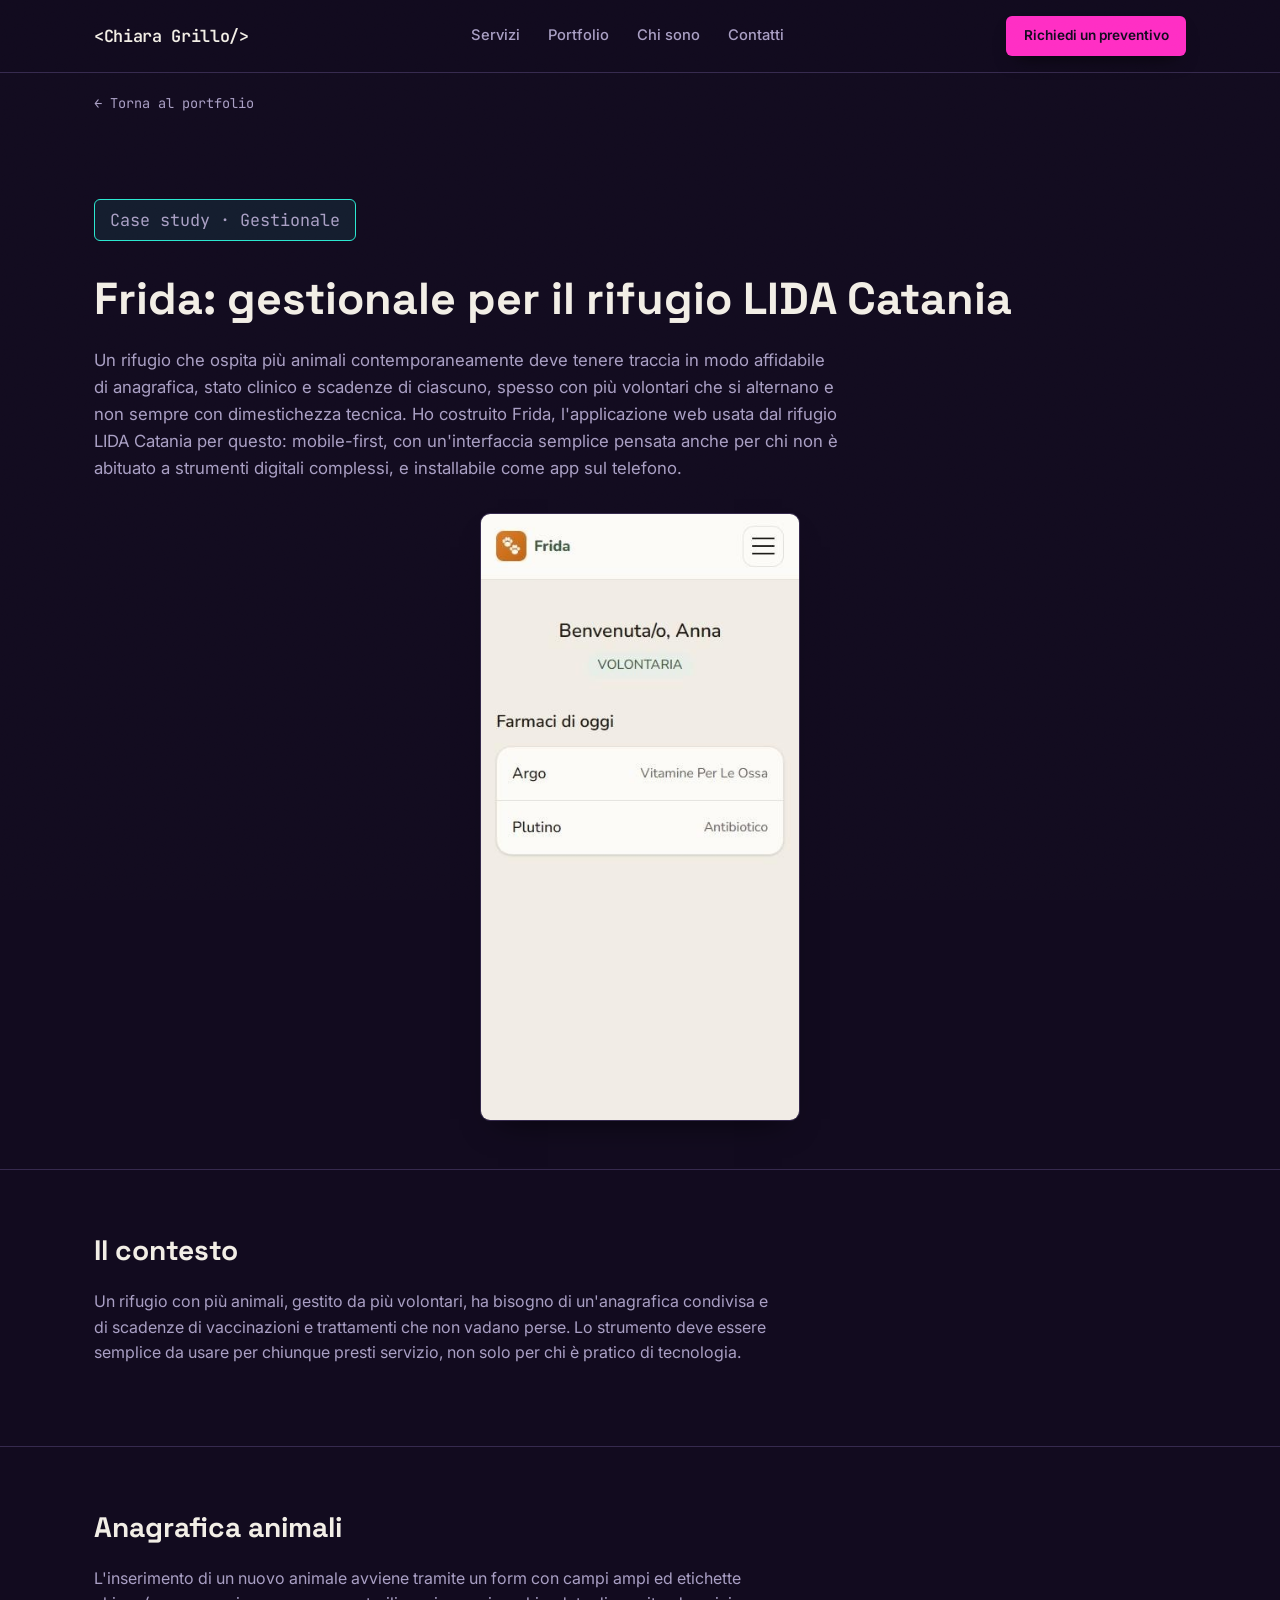
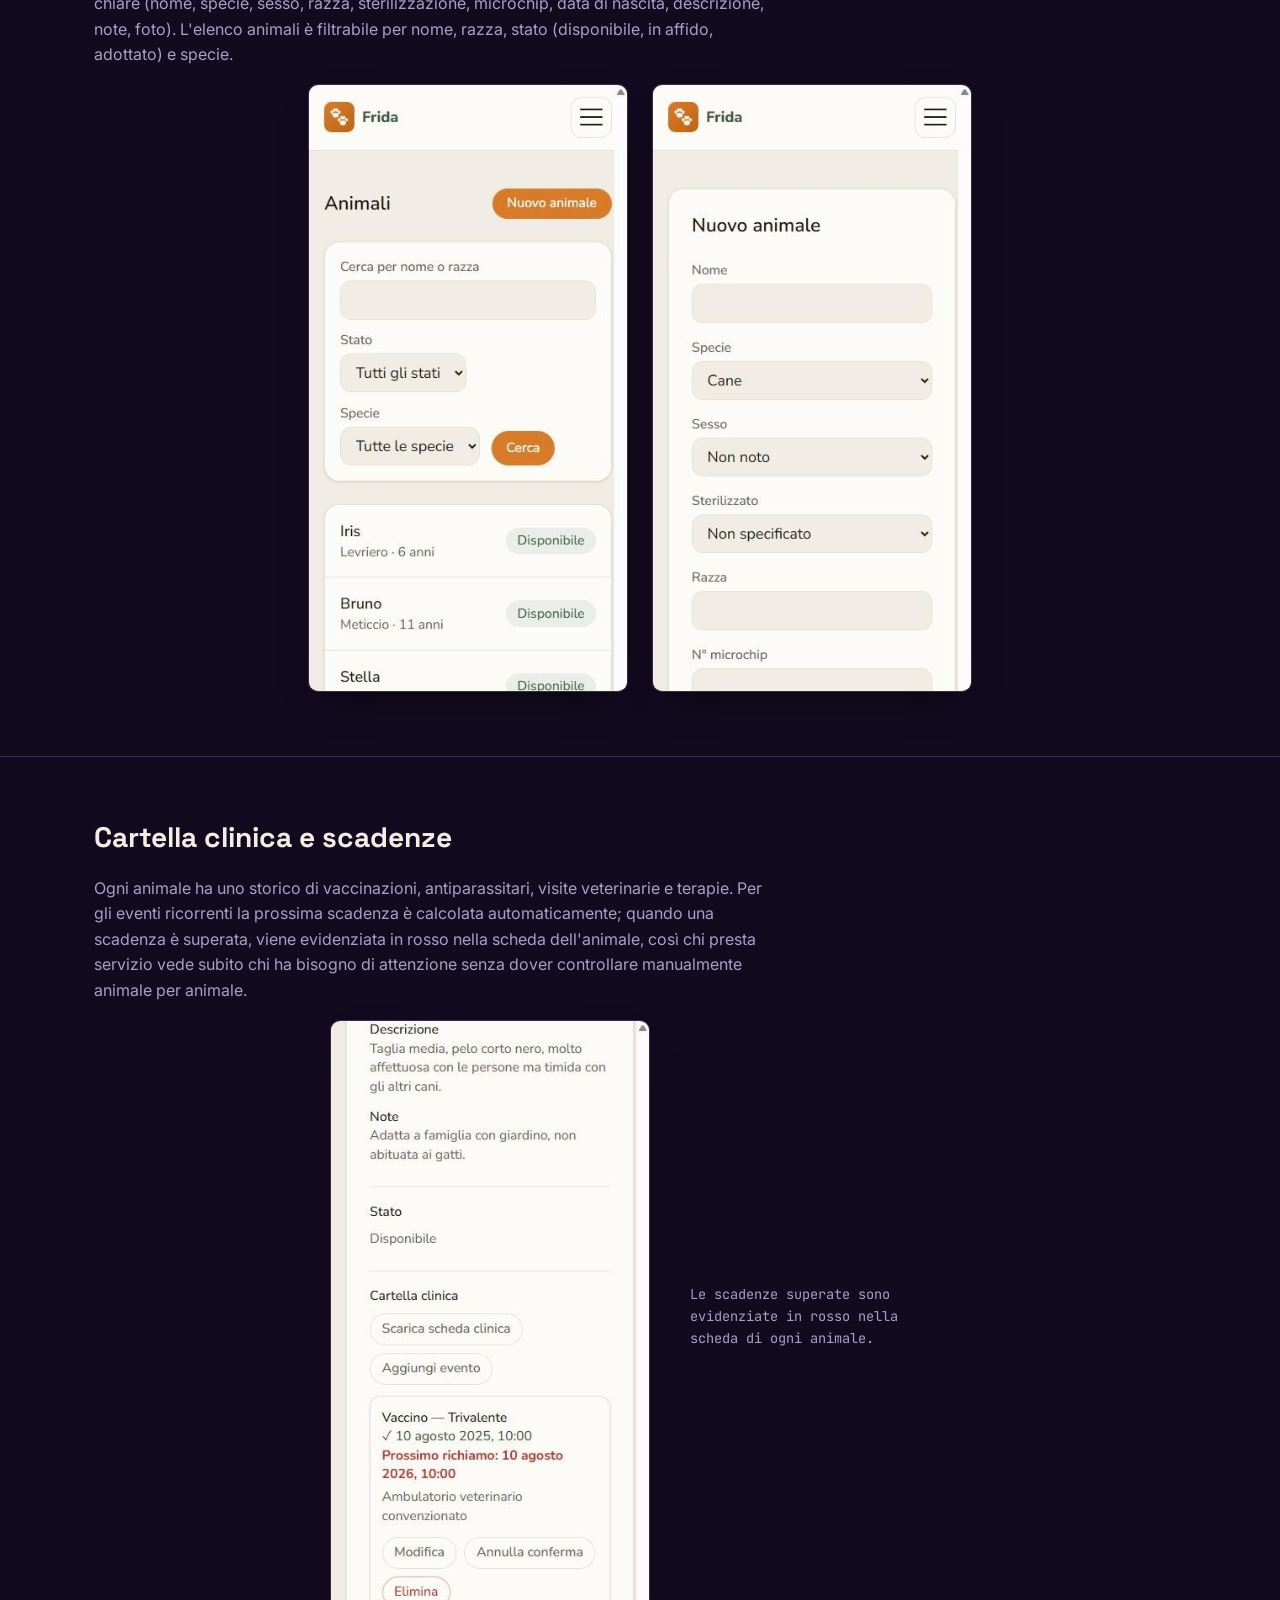
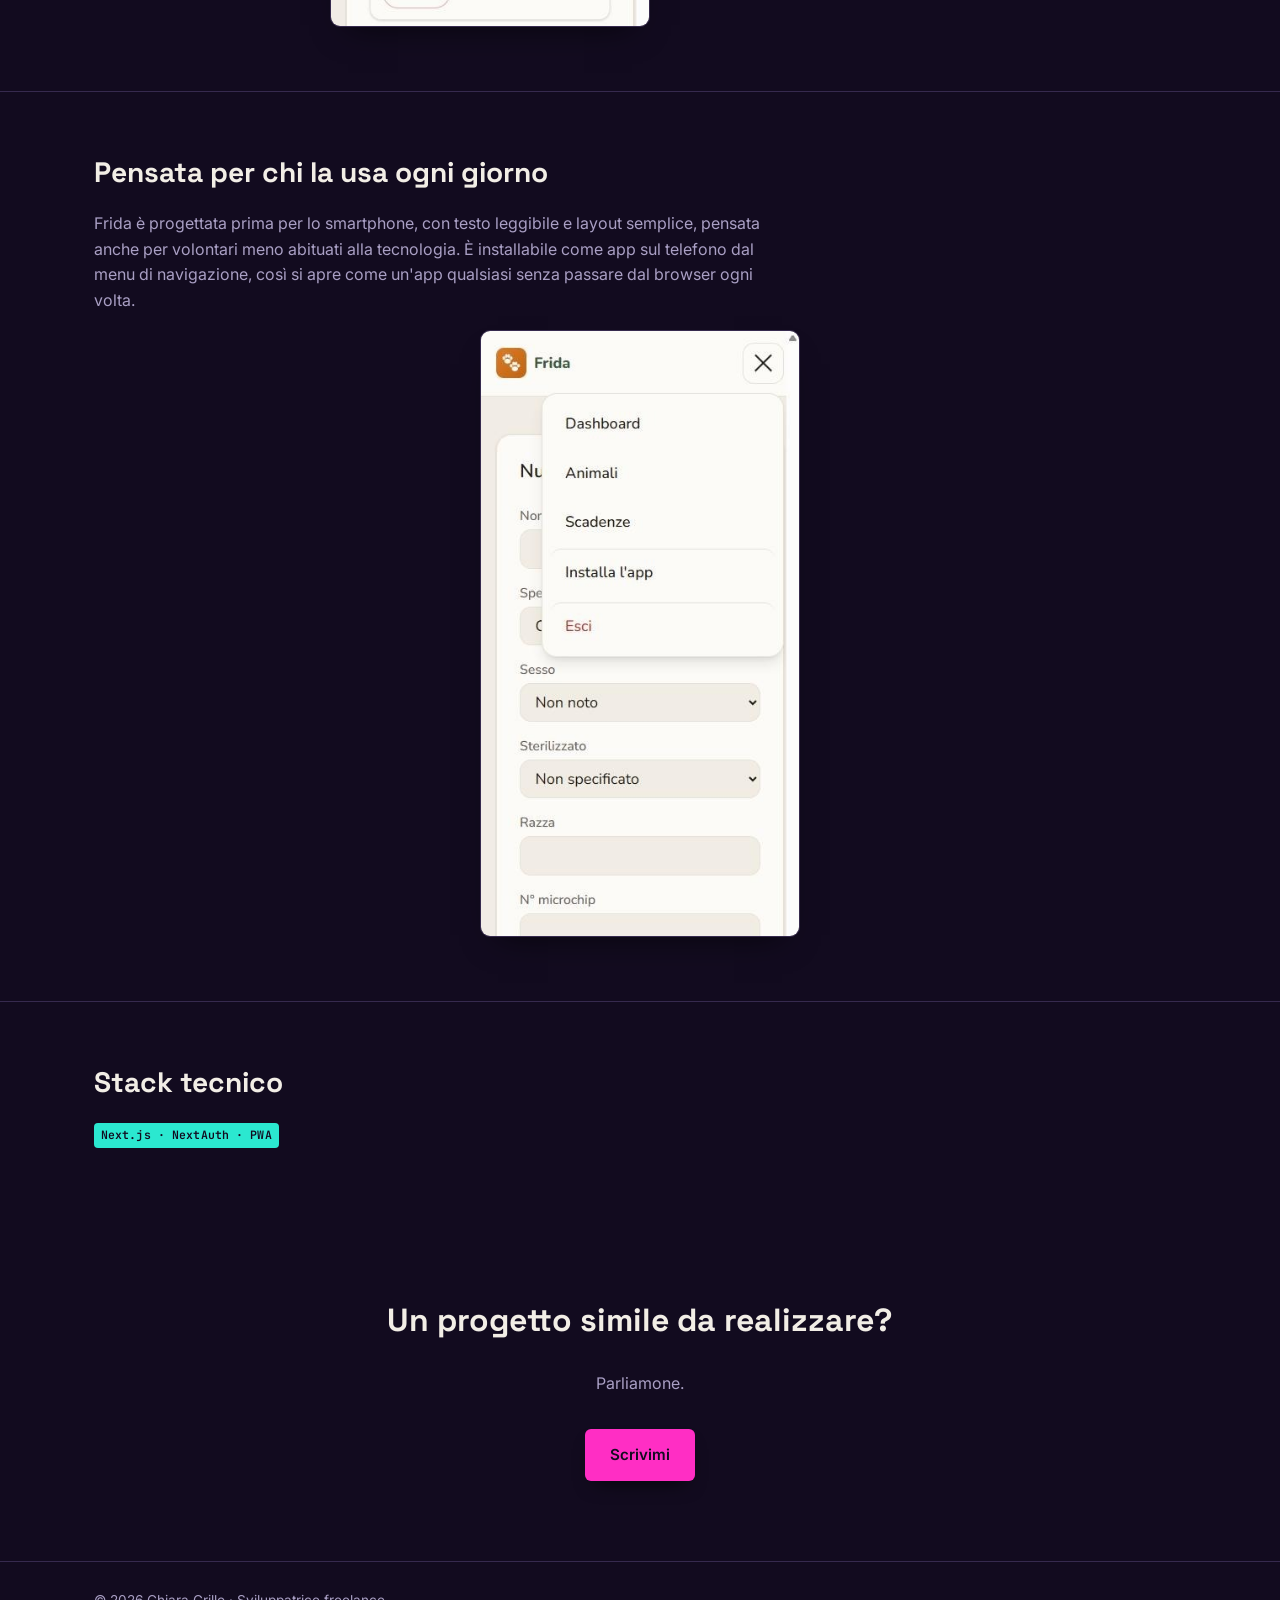
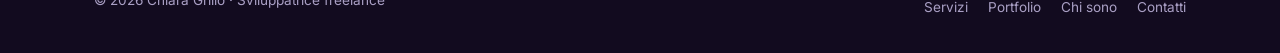
==== progetti/frida.html @ 6f9092d7 "aggiunta progetto ponti e fix mobile" ====
<!DOCTYPE html>
<html lang="it">
<head>
<meta charset="UTF-8">
<meta name="viewport" content="width=device-width, initial-scale=1.0">
<title>Gestionale rifugio animali LIDA Catania · Chiara Grillo</title>
<meta name="description" content="Case study: Frida, l'applicazione web usata dal rifugio LIDA Catania per anagrafica animali, cartelle cliniche e scadenze, sviluppata in Next.js.">

<link rel="preconnect" href="https://fonts.googleapis.com">
<link rel="preconnect" href="https://fonts.gstatic.com" crossorigin>
<link href="https://fonts.googleapis.com/css2?family=Space+Grotesk:wght@700&family=Inter:wght@400;500;600&family=JetBrains+Mono:wght@400;600&display=swap" rel="stylesheet">

<link rel="stylesheet" href="../style.css">
</head>
<body>

<header class="site-header">
  <div class="container header__inner">
    <a href="../index.html#top" class="logo">&lt;Chiara Grillo/&gt;</a>
    <nav class="nav" id="site-nav" aria-label="Navigazione principale">
      <a href="../index.html#servizi">Servizi</a>
      <a href="../index.html#portfolio">Portfolio</a>
      <a href="../index.html#chi-sono">Chi sono</a>
      <a href="../index.html#contatti">Contatti</a>
      <a href="../index.html#contatti" class="btn btn--primary btn--small nav__cta">Richiedi un preventivo</a>
    </nav>
    <button type="button" class="nav-toggle" aria-expanded="false" aria-controls="site-nav" aria-label="Apri il menu">
      <span class="nav-toggle__bar"></span>
      <span class="nav-toggle__bar"></span>
      <span class="nav-toggle__bar"></span>
    </button>
    <a href="../index.html#contatti" class="btn btn--primary btn--small header__cta">Richiedi un preventivo</a>
  </div>
</header>

<main>

  <div class="container">
    <a href="../index.html#portfolio" class="case-detail__back">&larr; Torna al portfolio</a>
  </div>

  <section class="case-hero">
    <div class="container">
      <p class="eyebrow">Case study · Gestionale</p>
      <h1>Frida: gestionale per il rifugio LIDA Catania</h1>
      <p>Un rifugio che ospita più animali contemporaneamente deve tenere traccia in modo affidabile di anagrafica, stato clinico e scadenze di ciascuno, spesso con più volontari che si alternano e non sempre con dimestichezza tecnica. Ho costruito Frida, l'applicazione web usata dal rifugio LIDA Catania per questo: mobile-first, con un'interfaccia semplice pensata anche per chi non è abituato a strumenti digitali complessi, e installabile come app sul telefono.</p>
      <div class="case-shot case-shot--phone">
        <img src="../screenshot/frida/dashboard.jpg" alt="Dashboard di Frida con i farmaci da somministrare del giorno">
      </div>
    </div>
  </section>

  <section class="case-section">
    <div class="container">
      <h2>Il contesto</h2>
      <p>Un rifugio con più animali, gestito da più volontari, ha bisogno di un'anagrafica condivisa e di scadenze di vaccinazioni e trattamenti che non vadano perse. Lo strumento deve essere semplice da usare per chiunque presti servizio, non solo per chi è pratico di tecnologia.</p>
    </div>
  </section>

  <section class="case-section">
    <div class="container">
      <h2>Anagrafica animali</h2>
      <p>L'inserimento di un nuovo animale avviene tramite un form con campi ampi ed etichette chiare (nome, specie, sesso, razza, sterilizzazione, microchip, data di nascita, descrizione, note, foto). L'elenco animali è filtrabile per nome, razza, stato (disponibile, in affido, adottato) e specie.</p>
      <div class="case-shot-row">
        <div class="case-shot case-shot--phone">
          <img src="../screenshot/frida/lista-animali.jpg" alt="Elenco animali con filtri per nome, razza, stato e specie">
        </div>
        <div class="case-shot case-shot--phone">
          <img src="../screenshot/frida/nuovo-animale-form.jpg" alt="Form di inserimento di un nuovo animale, con campi ampi ed etichette chiare">
        </div>
      </div>
    </div>
  </section>

  <section class="case-section">
    <div class="container">
      <h2>Cartella clinica e scadenze</h2>
      <p>Ogni animale ha uno storico di vaccinazioni, antiparassitari, visite veterinarie e terapie. Per gli eventi ricorrenti la prossima scadenza è calcolata automaticamente; quando una scadenza è superata, viene evidenziata in rosso nella scheda dell'animale, così chi presta servizio vede subito chi ha bisogno di attenzione senza dover controllare manualmente animale per animale.</p>
      <div class="case-shot-aside">
        <div class="case-shot case-shot--phone">
          <img src="../screenshot/frida/dettaglio-cartella-clinica.jpg" alt="Scheda clinica di un animale con un evento vaccino e la scadenza del richiamo evidenziata in rosso perché superata">
        </div>
        <p class="case-shot__caption case-shot__caption--aside">Le scadenze superate sono evidenziate in rosso nella scheda di ogni animale.</p>
      </div>
    </div>
  </section>

  <section class="case-section">
    <div class="container">
      <h2>Pensata per chi la usa ogni giorno</h2>
      <p>Frida è progettata prima per lo smartphone, con testo leggibile e layout semplice, pensata anche per volontari meno abituati alla tecnologia. È installabile come app sul telefono dal menu di navigazione, così si apre come un'app qualsiasi senza passare dal browser ogni volta.</p>
      <div class="case-shot case-shot--phone">
        <img src="../screenshot/frida/menu-aperto.jpg" alt="Menu di navigazione di Frida, con la voce Installa l'app">
      </div>
    </div>
  </section>

  <section class="case-section">
    <div class="container">
      <h2>Stack tecnico</h2>
      <span class="tag">Next.js · NextAuth · PWA</span>
    </div>
  </section>

  <section class="case-cta">
    <div class="container">
      <h2 class="section-title">Un progetto simile da realizzare?</h2>
      <p>Parliamone.</p>
      <a href="../index.html#contatti" class="btn btn--primary">Scrivimi</a>
    </div>
  </section>

</main>

<footer class="site-footer">
  <div class="container footer__inner">
    <p>&copy; 2026 Chiara Grillo · Sviluppatrice freelance</p>
    <nav class="footer__links" aria-label="Link footer">
      <a href="../index.html#servizi">Servizi</a>
      <a href="../index.html#portfolio">Portfolio</a>
      <a href="../index.html#chi-sono">Chi sono</a>
      <a href="../index.html#contatti">Contatti</a>
    </nav>
  </div>
</footer>

<script src="../script.js"></script>
</body>
</html>
---- style.css ----
/* ==========================================================================
   Design tokens
   ========================================================================== */
:root {
  --bg: #120b1f;
  --surface: #1c1330;
  --border: #362a4e;
  --text: #f2eee6;
  --text-secondary: #a99fc4;

  --magenta: #ff2ec4;
  --cyan: #2be8d0;
  --gold: #ffb703;
  --violet: #8b5cf6;
  --dark-text: #120b1f;

  --shadow-soft: 0 16px 32px -18px rgba(0, 0, 0, 0.7);
  --shadow-btn: 0 10px 20px -10px rgba(0, 0, 0, 0.8);

  --radius-btn: 6px;
  --radius-card: 10px;

  --font-display: 'Space Grotesk', sans-serif;
  --font-body: 'Inter', sans-serif;
  --font-mono: 'JetBrains Mono', monospace;

  --container-width: 1140px;
}

/* ==========================================================================
   Reset
   ========================================================================== */
*, *::before, *::after { box-sizing: border-box; }
html, body { margin: 0; padding: 0; }
html { scroll-behavior: smooth; }
body {
  background: var(--bg);
  color: var(--text);
  font-family: var(--font-body);
  font-size: 1rem;
  line-height: 1.6;
  -webkit-font-smoothing: antialiased;
  position: relative;
}
img { max-width: 100%; display: block; }
a { color: inherit; text-decoration: none; }
h1, h2, h3 { font-family: var(--font-display); font-weight: 700; line-height: 1.15; margin: 0 0 0.6em; }
p { margin: 0 0 1em; }
ul { margin: 0; padding: 0; }
button { font: inherit; }

/* film-grain texture overlay */
body::before {
  content: "";
  position: fixed;
  inset: 0;
  z-index: 999;
  pointer-events: none;
  opacity: 0.05;
  mix-blend-mode: overlay;
  background-image: url("data:image/svg+xml;utf8,<svg xmlns='http://www.w3.org/2000/svg' width='120' height='120'><filter id='n'><feTurbulence type='fractalNoise' baseFrequency='0.9' numOctaves='2' stitchTiles='stitch'/></filter><rect width='100%25' height='100%25' filter='url(%23n)'/></svg>");
}

.container {
  width: 100%;
  max-width: var(--container-width);
  margin: 0 auto;
  padding: 0 24px;
}

.section-title {
  font-size: clamp(1.6rem, 2.5vw, 2.1rem);
  margin-bottom: 2rem;
}

/* ==========================================================================
   Buttons
   ========================================================================== */
.btn {
  display: inline-flex;
  align-items: center;
  justify-content: center;
  gap: 0.5em;
  padding: 0.85em 1.6em;
  border-radius: var(--radius-btn);
  font-family: var(--font-body);
  font-weight: 600;
  font-size: 0.95rem;
  border: 1px solid transparent;
  cursor: pointer;
  transition: transform 0.15s ease, background-color 0.15s ease, border-color 0.15s ease;
}
.btn--primary {
  background: var(--magenta);
  color: var(--dark-text);
  box-shadow: var(--shadow-btn);
}
.btn--primary:hover { transform: translateY(-2px); }
.btn--outline {
  background: transparent;
  color: var(--text);
  border-color: var(--border);
}
.btn--outline:hover { border-color: var(--text-secondary); transform: translateY(-2px); }
.btn--small { padding: 0.6em 1.2em; font-size: 0.85rem; }

/* ==========================================================================
   Header
   ========================================================================== */
.site-header {
  position: sticky;
  top: 0;
  z-index: 100;
  background: rgba(18, 11, 31, 0.85);
  backdrop-filter: blur(10px);
  border-bottom: 1px solid var(--border);
}
.header__inner {
  display: flex;
  align-items: center;
  justify-content: space-between;
  gap: 24px;
  padding-top: 16px;
  padding-bottom: 16px;
}
.logo {
  font-family: var(--font-mono);
  font-weight: 600;
  font-size: 1.05rem;
  letter-spacing: -0.02em;
  white-space: nowrap;
}
.nav {
  display: flex;
  gap: 28px;
  flex: 1;
  justify-content: center;
}
.nav a {
  font-size: 0.92rem;
  font-weight: 500;
  color: var(--text-secondary);
  transition: color 0.15s ease;
}
.nav a:hover { color: var(--text); }

.nav-toggle {
  display: none;
  flex-direction: column;
  justify-content: center;
  align-items: center;
  gap: 5px;
  width: 40px;
  height: 40px;
  padding: 0;
  border: 1px solid var(--border);
  border-radius: var(--radius-btn);
  background: transparent;
  cursor: pointer;
  flex-shrink: 0;
}
.nav-toggle__bar {
  display: block;
  width: 18px;
  height: 2px;
  background: var(--text);
  transition: transform 0.15s ease, opacity 0.15s ease;
}
.nav-toggle[aria-expanded="true"] .nav-toggle__bar:nth-child(1) { transform: translateY(7px) rotate(45deg); }
.nav-toggle[aria-expanded="true"] .nav-toggle__bar:nth-child(2) { opacity: 0; }
.nav-toggle[aria-expanded="true"] .nav-toggle__bar:nth-child(3) { transform: translateY(-7px) rotate(-45deg); }

.nav__cta { display: none; }

@media (max-width: 780px) {
  .header__cta { display: none; }
  .nav-toggle { display: flex; }

  .nav {
    display: none;
    position: absolute;
    top: 100%;
    left: 0;
    right: 0;
    flex-direction: column;
    gap: 4px;
    background: var(--surface);
    border-bottom: 1px solid var(--border);
    padding: 8px 24px 20px;
  }
  .nav.is-open { display: flex; }
  .nav a:not(.nav__cta) {
    padding: 0.6em 0;
    border-top: 1px solid var(--border);
  }
  .nav a:first-child { border-top: none; }
  .nav__cta {
    display: inline-flex;
    margin-top: 12px;
    align-self: flex-start;
  }
}

/* ==========================================================================
   Hero
   ========================================================================== */
.hero {
  padding: 96px 0 80px;
}
.hero__inner {
  display: grid;
  grid-template-columns: 1.1fr 1fr;
  gap: 48px;
  align-items: center;
}
@media (max-width: 900px) {
  .hero__inner { grid-template-columns: 1fr; }
  .hero__visual { display: flex; flex-direction: column; align-items: center; }
}

.eyebrow {
  display: inline-block;
  font-family: var(--font-mono);
  font-size: 0.85rem;
  color: var(--cyan);
  border: 1px solid var(--cyan);
  background: rgba(43, 232, 208, 0.08);
  padding: 0.4em 0.9em;
  border-radius: var(--radius-btn);
  margin-bottom: 1.4rem;
}

.hero__title {
  font-size: clamp(2.1rem, 4vw, 3.1rem);
  letter-spacing: -0.02em;
  margin-bottom: 0.7em;
}
.hero__title .highlight { color: var(--magenta); }

.hero__subtitle {
  color: var(--text-secondary);
  font-size: 1.08rem;
  max-width: 46ch;
  margin-bottom: 2rem;
}

.hero__ctas {
  display: flex;
  gap: 16px;
  flex-wrap: wrap;
}

.hero__visual {
  display: flex;
  flex-direction: column;
  align-items: center;
  gap: 14px;
  min-width: 0;
}

.ring-hint {
  display: none;
  font-family: var(--font-mono);
  font-size: 0.8rem;
  color: var(--text-secondary);
  margin: 0;
}
html.js-ready .ring-hint { display: block; }

/* ==========================================================================
   Interactive ring
   ========================================================================== */
.ring {
  position: relative;
  width: 380px;
  height: 380px;
  max-width: 100%;
}
.ring__svg {
  width: 100%;
  height: 100%;
  overflow: visible;
}
.segment {
  cursor: pointer;
  transform-box: fill-box;
  transform-origin: center;
  transition: transform 0.28s cubic-bezier(.2, .8, .2, 1), opacity 0.28s ease;
}
.segment:focus-visible {
  outline: 2px solid var(--text);
  outline-offset: 3px;
}
.segment.dim { opacity: 0.4; }
.segment[data-i="0"].active { transform: translate(11px, -11px); }
.segment[data-i="1"].active { transform: translate(11px, 11px); }
.segment[data-i="2"].active { transform: translate(-11px, 11px); }
.segment[data-i="3"].active { transform: translate(-11px, -11px); }

.ring__center {
  position: absolute;
  inset: 0;
  display: flex;
  flex-direction: column;
  align-items: center;
  justify-content: center;
  text-align: center;
  pointer-events: none;
}
.ring__number {
  font-family: var(--font-display);
  font-weight: 700;
  font-size: 2.6rem;
  color: var(--text);
}
.ring__label {
  font-family: var(--font-mono);
  font-size: 0.85rem;
  color: var(--text-secondary);
  margin-top: 0.3em;
}

/* ==========================================================================
   Services
   ========================================================================== */
.services { padding: 80px 0; }
.services__grid {
  display: grid;
  grid-template-columns: repeat(auto-fit, minmax(260px, 1fr));
  gap: 24px;
}
.service-card {
  position: relative;
  background: var(--surface);
  border: 1px solid var(--border);
  border-radius: var(--radius-card);
  box-shadow: var(--shadow-soft);
  padding: 32px 28px 28px;
  overflow: hidden;
  color: var(--accent, var(--magenta));
}
.service-card__bar {
  position: absolute;
  top: 0; left: 0; right: 0;
  height: 3px;
  background: var(--accent, var(--magenta));
}
.service-card__icon {
  width: 40px;
  height: 40px;
  margin-bottom: 20px;
}
.service-card h3 {
  color: var(--text);
  font-size: 1.15rem;
  margin-bottom: 0.5em;
}
.service-card p {
  color: var(--text-secondary);
  font-size: 0.95rem;
  margin: 0;
}

/* ==========================================================================
   Portfolio
   ========================================================================== */
.portfolio { padding: 80px 0; }
.portfolio__grid {
  display: grid;
  grid-template-columns: repeat(auto-fit, minmax(260px, 1fr));
  gap: 24px;
}
.case-card {
  background: var(--surface);
  border: 1px solid var(--border);
  border-radius: var(--radius-card);
  box-shadow: var(--shadow-soft);
  overflow: hidden;
  display: flex;
  flex-direction: column;
}
.case-card__media {
  height: 170px;
  background:
    repeating-linear-gradient(135deg, rgba(255,255,255,0.03) 0 10px, transparent 10px 20px),
    var(--bg);
  border-bottom: 1px solid var(--border);
  display: flex;
  align-items: center;
  justify-content: center;
  color: var(--text-secondary);
  font-family: var(--font-mono);
  font-size: 0.85rem;
}
.case-card__body { padding: 24px; flex: 1; display: flex; flex-direction: column; }
.tag {
  display: inline-block;
  align-self: flex-start;
  background: var(--cyan);
  color: var(--dark-text);
  font-family: var(--font-mono);
  font-weight: 600;
  font-size: 0.72rem;
  letter-spacing: 0.01em;
  padding: 0.3em 0.6em;
  border-radius: 4px;
  margin-bottom: 0.9em;
}
.tag--outline {
  background: transparent;
  color: var(--text);
  border: 1px solid var(--violet);
}
.case-card h3 {
  font-size: 1.1rem;
  margin-bottom: 0.5em;
}
.case-card p {
  color: var(--text-secondary);
  font-size: 0.92rem;
  flex: 1;
}
.case-card__link {
  font-family: var(--font-mono);
  font-size: 0.85rem;
  font-weight: 600;
  color: var(--magenta);
  margin-top: 0.8em;
}
.case-card__link:hover { text-decoration: underline; }

.case-card--placeholder {
  background: transparent;
  border: 1px dashed var(--border);
  box-shadow: none;
}
.case-card__body--placeholder {
  align-items: flex-start;
  justify-content: center;
  min-height: 236px;
}
.case-card--placeholder h3 { color: var(--text-secondary); }
.case-card--placeholder p { color: var(--text-secondary); flex: none; }

/* ==========================================================================
   About
   ========================================================================== */
.about { padding: 80px 0; }
.about__inner {
  display: grid;
  grid-template-columns: 220px 1fr;
  gap: 40px;
  align-items: center;
}
@media (max-width: 700px) {
  .about__inner { grid-template-columns: 1fr; }
}
.about__photo {
  width: 220px;
  height: 220px;
  border-radius: var(--radius-card);
  background: var(--surface);
  border: 1px solid var(--border);
  display: flex;
  align-items: center;
  justify-content: center;
  color: var(--text-secondary);
  font-family: var(--font-mono);
  font-size: 0.85rem;
}
.about__text p { color: var(--text-secondary); max-width: 60ch; }

/* ==========================================================================
   Contact
   ========================================================================== */
.contact { padding: 96px 0; text-align: center; }
.contact__inner p {
  color: var(--text-secondary);
  margin-bottom: 2rem;
}

/* ==========================================================================
   Footer
   ========================================================================== */
.site-footer {
  border-top: 1px solid var(--border);
  padding: 28px 0;
}
.footer__inner {
  display: flex;
  flex-wrap: wrap;
  gap: 16px;
  align-items: center;
  justify-content: space-between;
  color: var(--text-secondary);
  font-size: 0.85rem;
}
.footer__links { display: flex; gap: 20px; }
.footer__links a { color: var(--text-secondary); }
.footer__links a:hover { color: var(--text); }

/* ==========================================================================
   Case study pages (progetti/)
   ========================================================================== */
.case-card__media img {
  width: 100%;
  height: 100%;
  object-fit: cover;
  display: block;
}

.case-detail__back {
  display: inline-block;
  color: var(--text-secondary);
  font-family: var(--font-mono);
  font-size: 0.85rem;
  padding: 20px 0;
  transition: color 0.15s ease;
}
.case-detail__back:hover { color: var(--text); }

.case-hero {
  padding: 64px 0 48px;
}
.case-hero h1 {
  font-family: var(--font-display);
  font-size: clamp(2rem, 3.6vw, 2.8rem);
  margin-bottom: 0.5em;
}
.case-hero p {
  color: var(--text-secondary);
  font-size: 1.05rem;
  max-width: 68ch;
  margin-bottom: 2rem;
}

.case-shot {
  border: 1px solid var(--border);
  border-radius: var(--radius-card);
  overflow: hidden;
  box-shadow: var(--shadow-soft);
}
.case-shot img { width: 100%; display: block; }
.case-shot + .case-shot { margin-top: 32px; }

.case-shot__caption {
  color: var(--text-secondary);
  font-family: var(--font-mono);
  font-size: 0.85rem;
  margin-top: 0.6em;
}

.case-section {
  padding: 64px 0;
  border-top: 1px solid var(--border);
}
.case-section h2 {
  font-size: clamp(1.5rem, 2.2vw, 1.9rem);
  margin-bottom: 0.8em;
}
.case-section p {
  color: var(--text-secondary);
  max-width: 68ch;
}

.case-cta {
  padding: 80px 0;
  text-align: center;
}
.case-cta p {
  color: var(--text-secondary);
  margin-bottom: 2rem;
}

/* Screenshot mobile (case study Frida): larghezza fissa invece di
   riempire tutto il container, altrimenti vengono stirati e sgranati */
.case-shot--phone {
  max-width: 320px;
  margin-left: auto;
  margin-right: auto;
}

.case-shot--phone .case-shot__caption {
  text-align: center;
}

.case-shot-row {
  display: flex;
  flex-wrap: wrap;
  justify-content: center;
  align-items: flex-start;
  gap: 24px;
}

.case-shot-row .case-shot--phone {
  margin-left: 0;
  margin-right: 0;
}

/* la regola .case-shot + .case-shot (da MOD2) aggiunge margin-top tra
   screenshot impilati: dentro una riga affiancata non deve applicarsi,
   ci pensa già il gap del flex */
.case-shot-row .case-shot + .case-shot {
  margin-top: 0;
}

/* Anteprima a logo per la card LIDA in home, invece dello screenshot
   a piena larghezza usato dalla card padel */
.case-card__media--logo {
  display: flex;
  align-items: center;
  justify-content: center;
  background: var(--surface);
  padding: 26px;
}

.case-card__media--logo img {
  width: auto;
  height: auto;
  max-width: 68%;
  max-height: 68%;
  object-fit: contain;
  border-radius: var(--radius-card);
  box-shadow: var(--shadow-soft);
}

.case-shot-aside {
  display: flex;
  flex-direction: column;
  align-items: center;
  gap: 16px;
}

.case-shot-aside .case-shot--phone {
  margin-left: 0;
  margin-right: 0;
}

.case-shot-aside .case-shot__caption--aside {
  margin-top: 0;
  text-align: center;
}

@media (min-width: 700px) {
  .case-shot-aside {
    flex-direction: row;
    align-items: center;
    justify-content: center;
    gap: 40px;
  }
  .case-shot-aside .case-shot__caption--aside {
    text-align: left;
    max-width: 260px;
  }
}
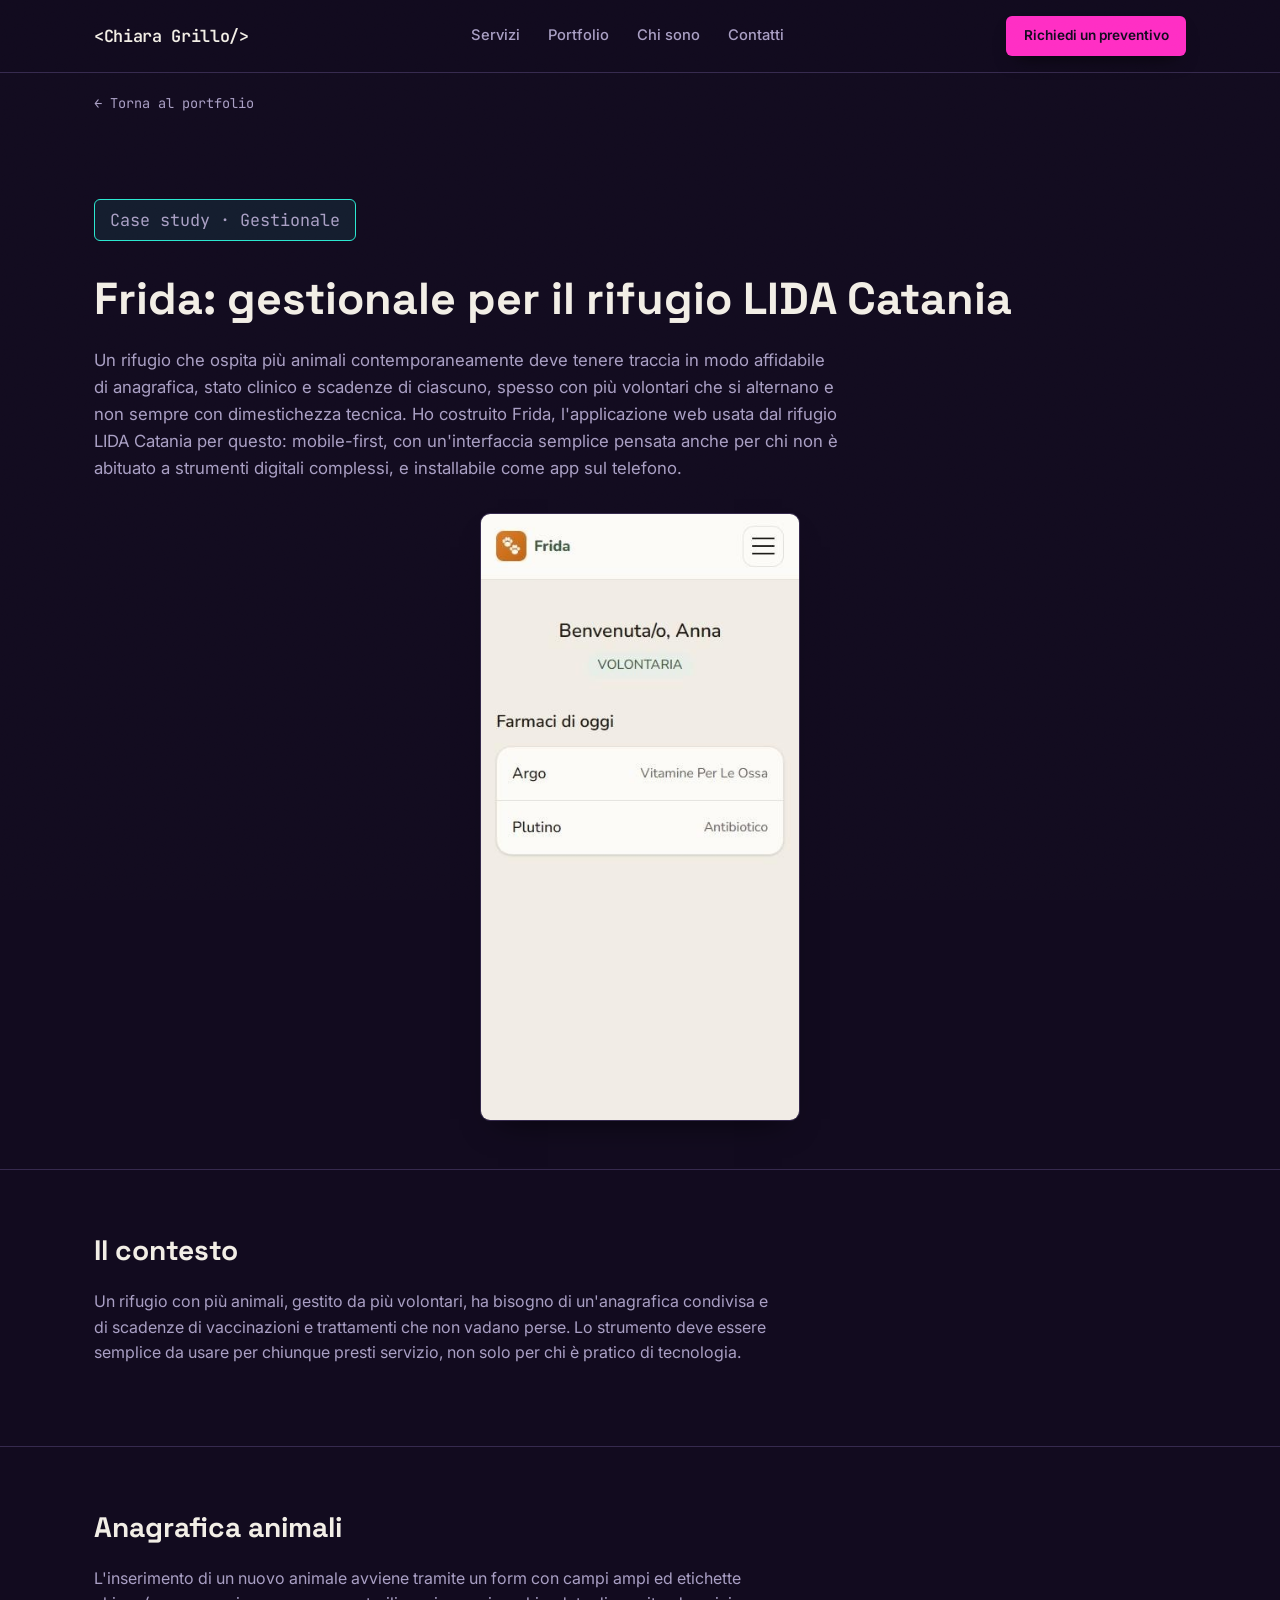
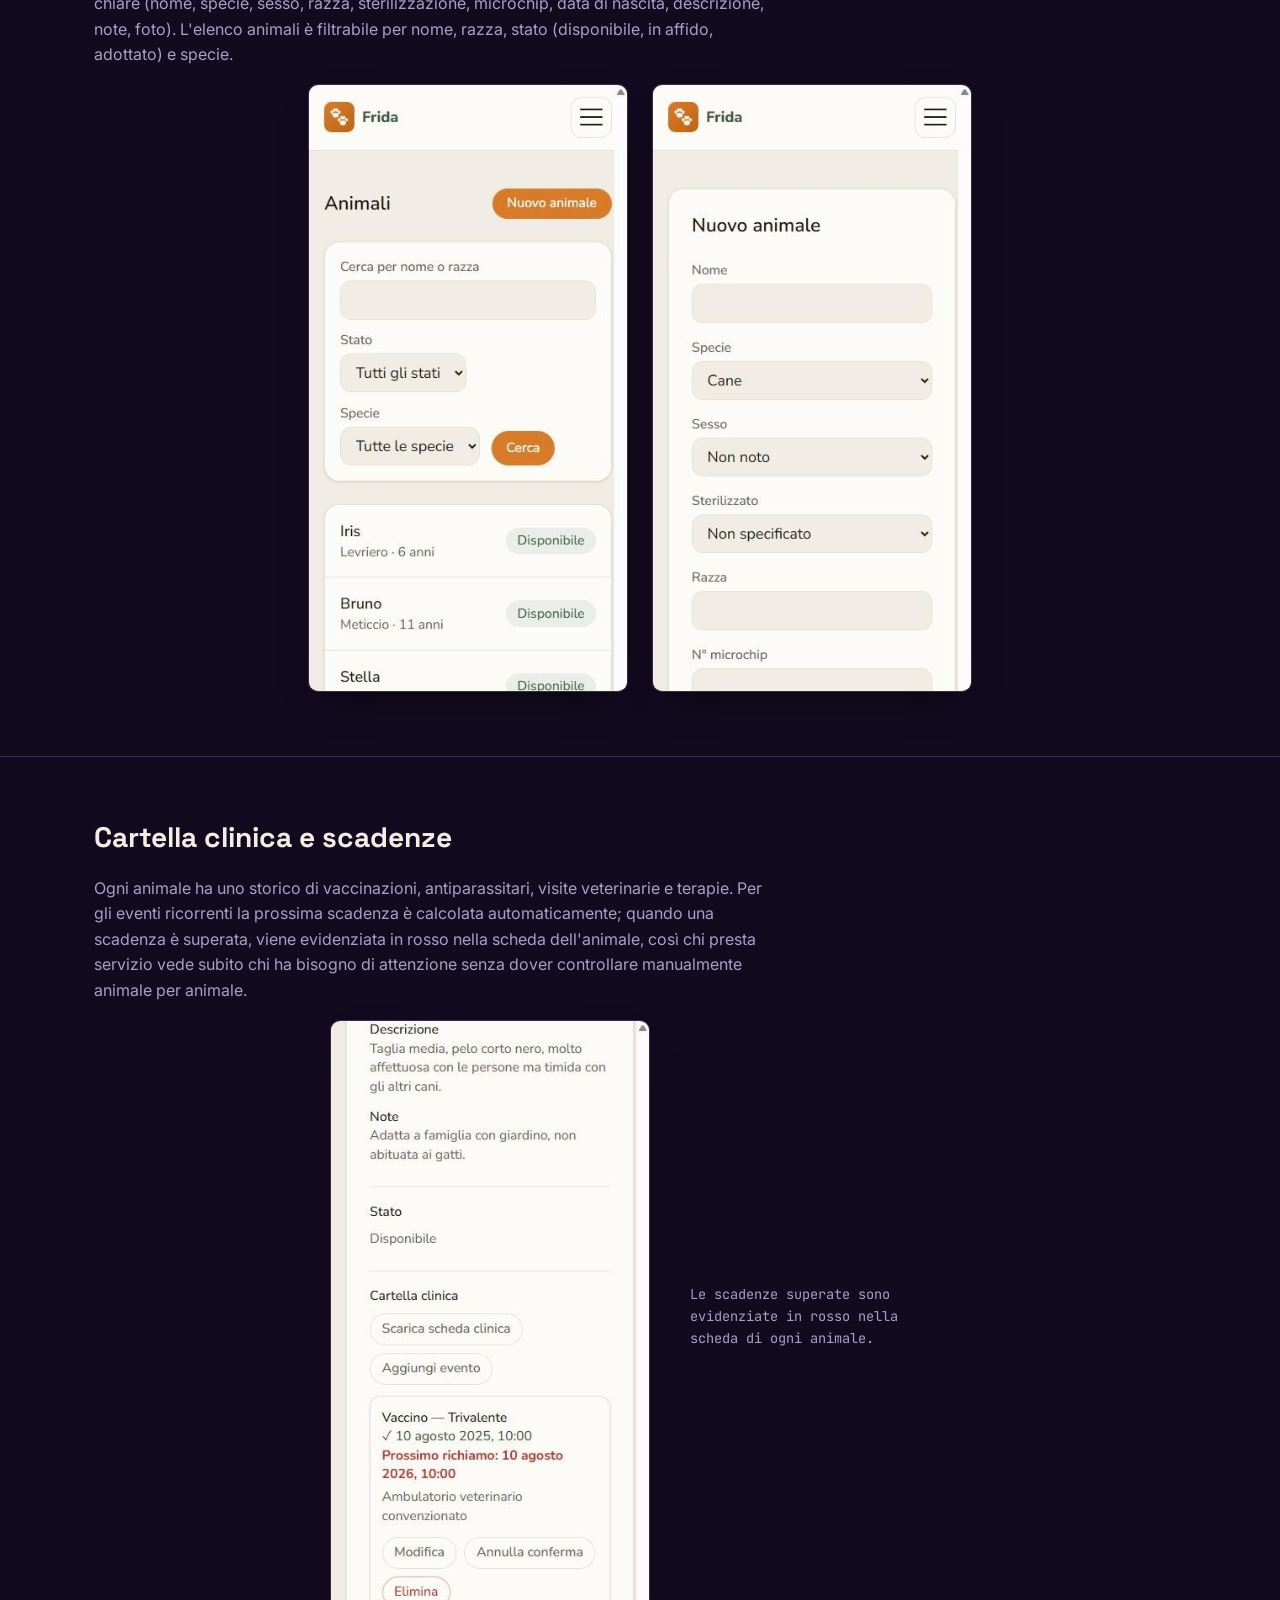
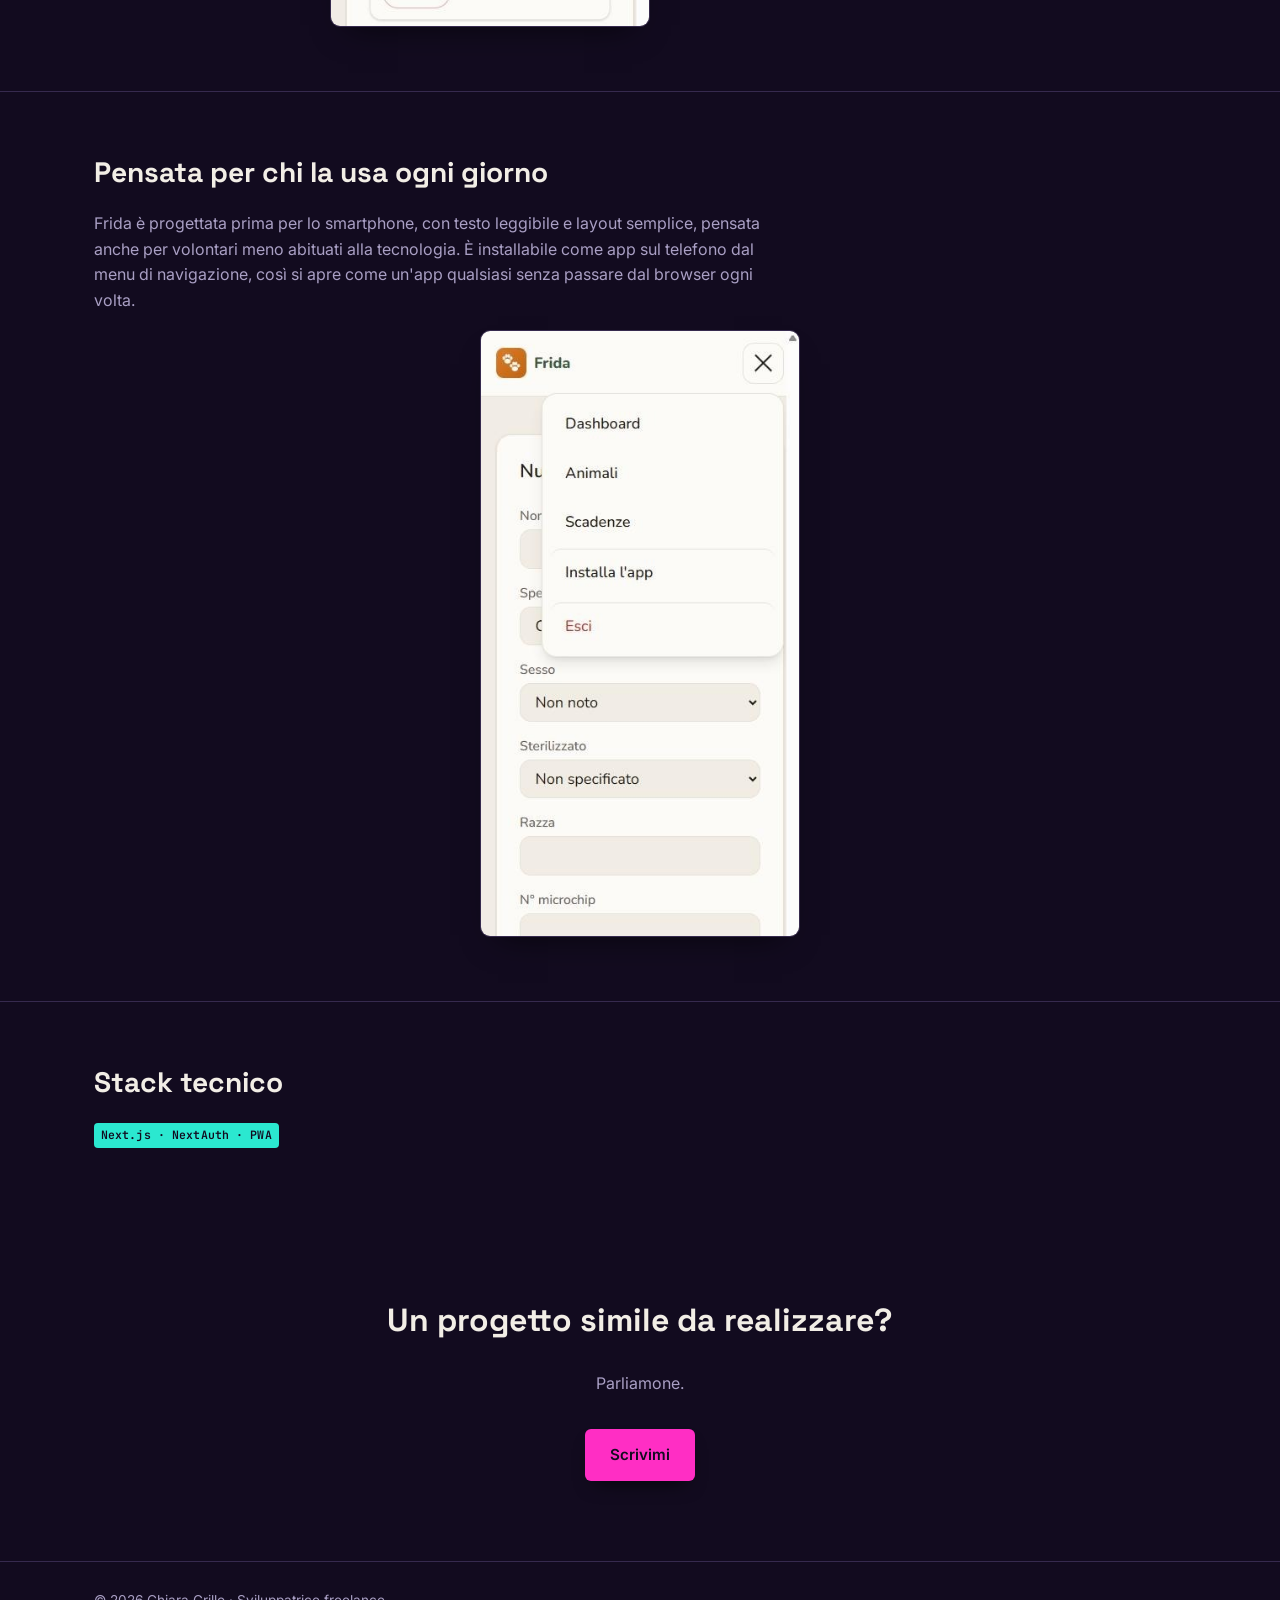
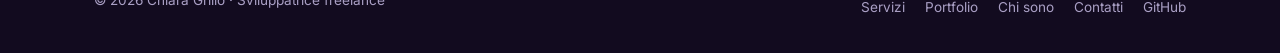
==== commit e5f651aa: "MOD15: link GitHub in footer/portfolio, pulizia testo Chi sono Aggiunge il link a GitHub nel footer " ====
--- a/progetti/frida.html
+++ b/progetti/frida.html
@@ -120,6 +120,7 @@
       <a href="../index.html#portfolio">Portfolio</a>
       <a href="../index.html#chi-sono">Chi sono</a>
       <a href="../index.html#contatti">Contatti</a>
+      <a href="https://github.com/ChiaraInMiniatura" target="_blank" rel="noopener noreferrer">GitHub</a>
     </nav>
   </div>
 </footer>
--- a/style.css
+++ b/style.css
@@ -461,14 +461,79 @@
   border-radius: var(--radius-card);
   background: var(--surface);
   border: 1px solid var(--border);
-  display: flex;
-  align-items: center;
-  justify-content: center;
-  color: var(--text-secondary);
-  font-family: var(--font-mono);
-  font-size: 0.85rem;
+  overflow: hidden;
+  flex-shrink: 0;
+}
+.about__photo img {
+  width: 100%;
+  height: 100%;
+  object-fit: cover;
 }
 .about__text p { color: var(--text-secondary); max-width: 60ch; }
+
+.portfolio__more {
+  display: block;
+  margin-top: 40px;
+  text-align: center;
+  font-family: var(--font-mono);
+  font-size: 0.9rem;
+  font-weight: 600;
+  color: var(--magenta);
+}
+.portfolio__more:hover { text-decoration: underline; }
+
+/* ==========================================================================
+   Skills
+   ========================================================================== */
+.skills { padding: 80px 0; }
+.skills .section-title { margin: 0 0 2rem; }
+
+.skills-carousel {
+  overflow: hidden;
+  -webkit-mask-image: linear-gradient(90deg, transparent, #000 8%, #000 92%, transparent);
+  mask-image: linear-gradient(90deg, transparent, #000 8%, #000 92%, transparent);
+}
+.skills-carousel__track {
+  display: flex;
+  width: max-content;
+  gap: 48px;
+  animation: skills-scroll 26s linear infinite;
+}
+.skills-carousel:hover .skills-carousel__track {
+  animation-play-state: paused;
+}
+@keyframes skills-scroll {
+  from { transform: translateX(0); }
+  to { transform: translateX(-50%); }
+}
+@media (prefers-reduced-motion: reduce) {
+  .skills-carousel__track { animation: none; }
+}
+
+.skill-badge {
+  display: flex;
+  flex-direction: column;
+  align-items: center;
+  gap: 10px;
+  flex-shrink: 0;
+  width: 84px;
+}
+.skill-badge__icon {
+  width: 60px;
+  height: 60px;
+  border-radius: var(--radius-card);
+  display: flex;
+  align-items: center;
+  justify-content: center;
+  box-shadow: var(--shadow-soft);
+}
+.skill-badge__label {
+  font-family: var(--font-mono);
+  font-size: 0.72rem;
+  color: var(--text-secondary);
+  text-align: center;
+  white-space: nowrap;
+}
 
 /* ==========================================================================
    Contact
